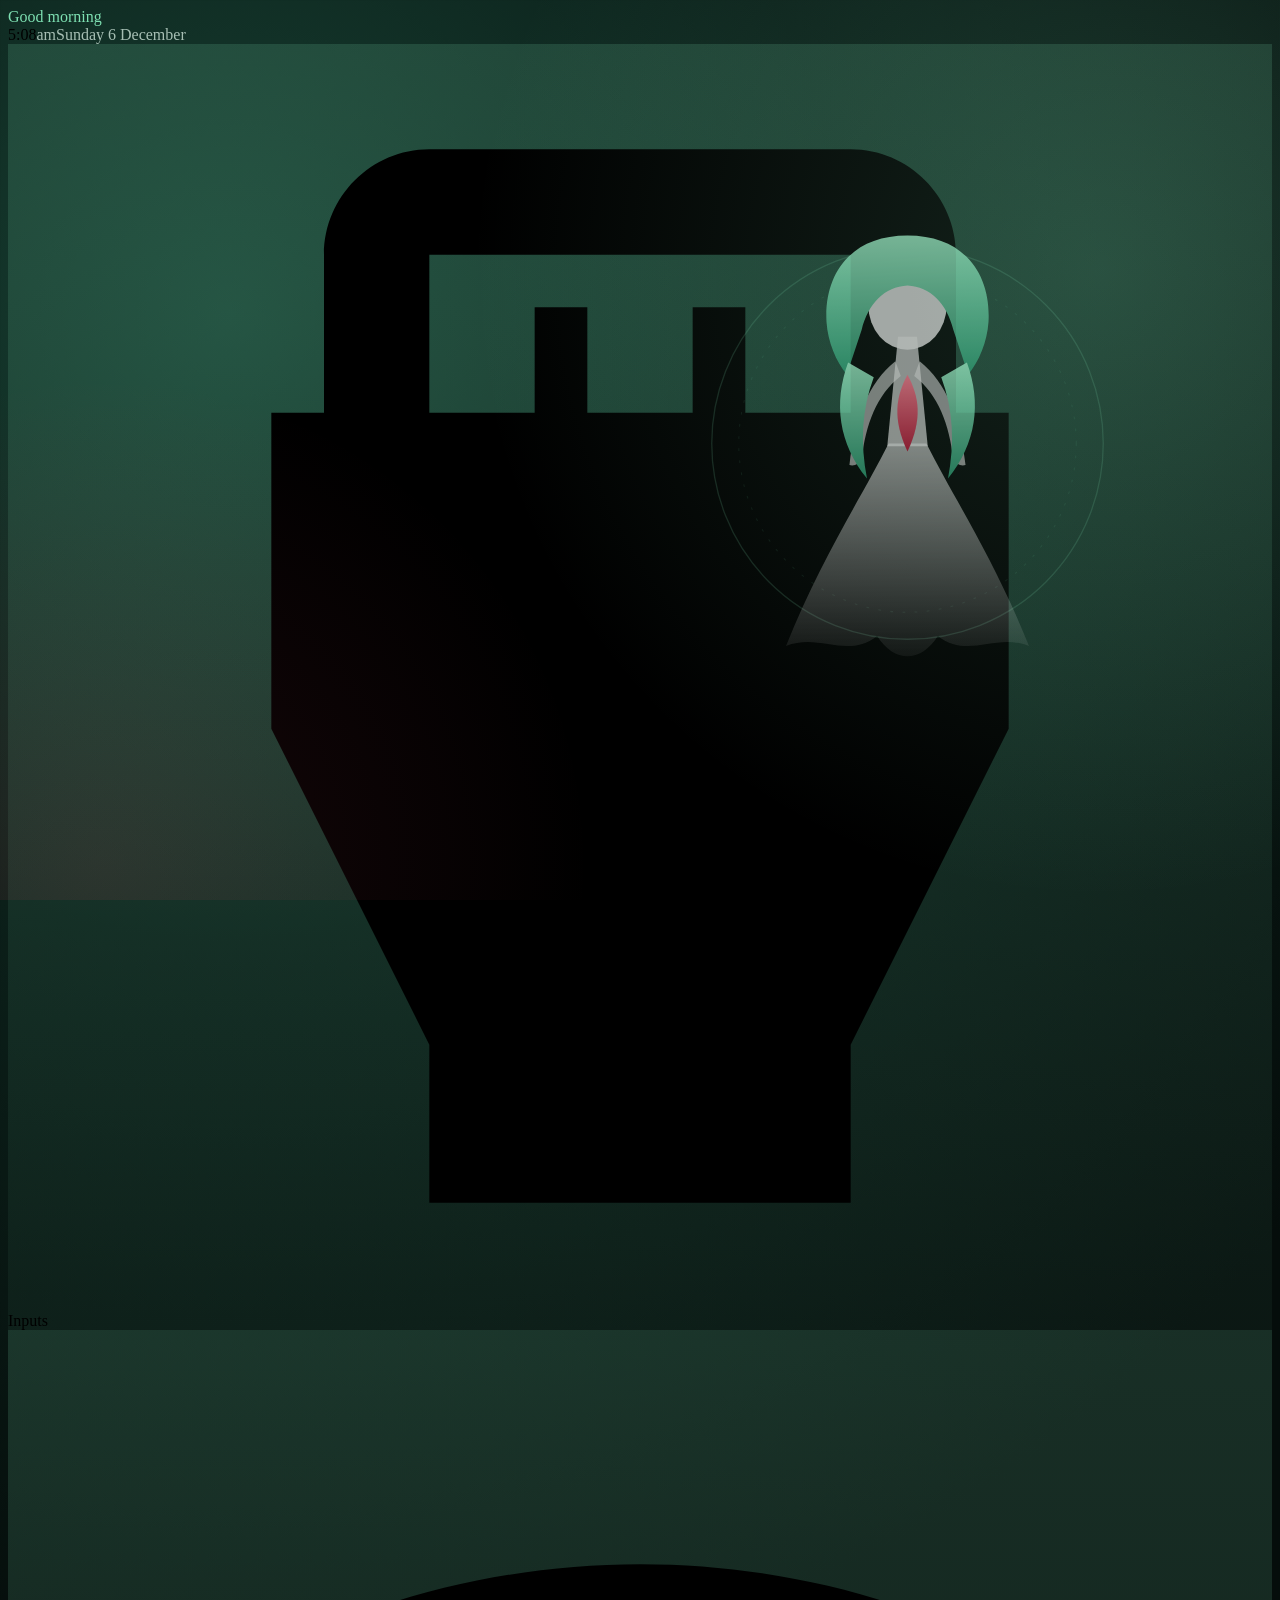
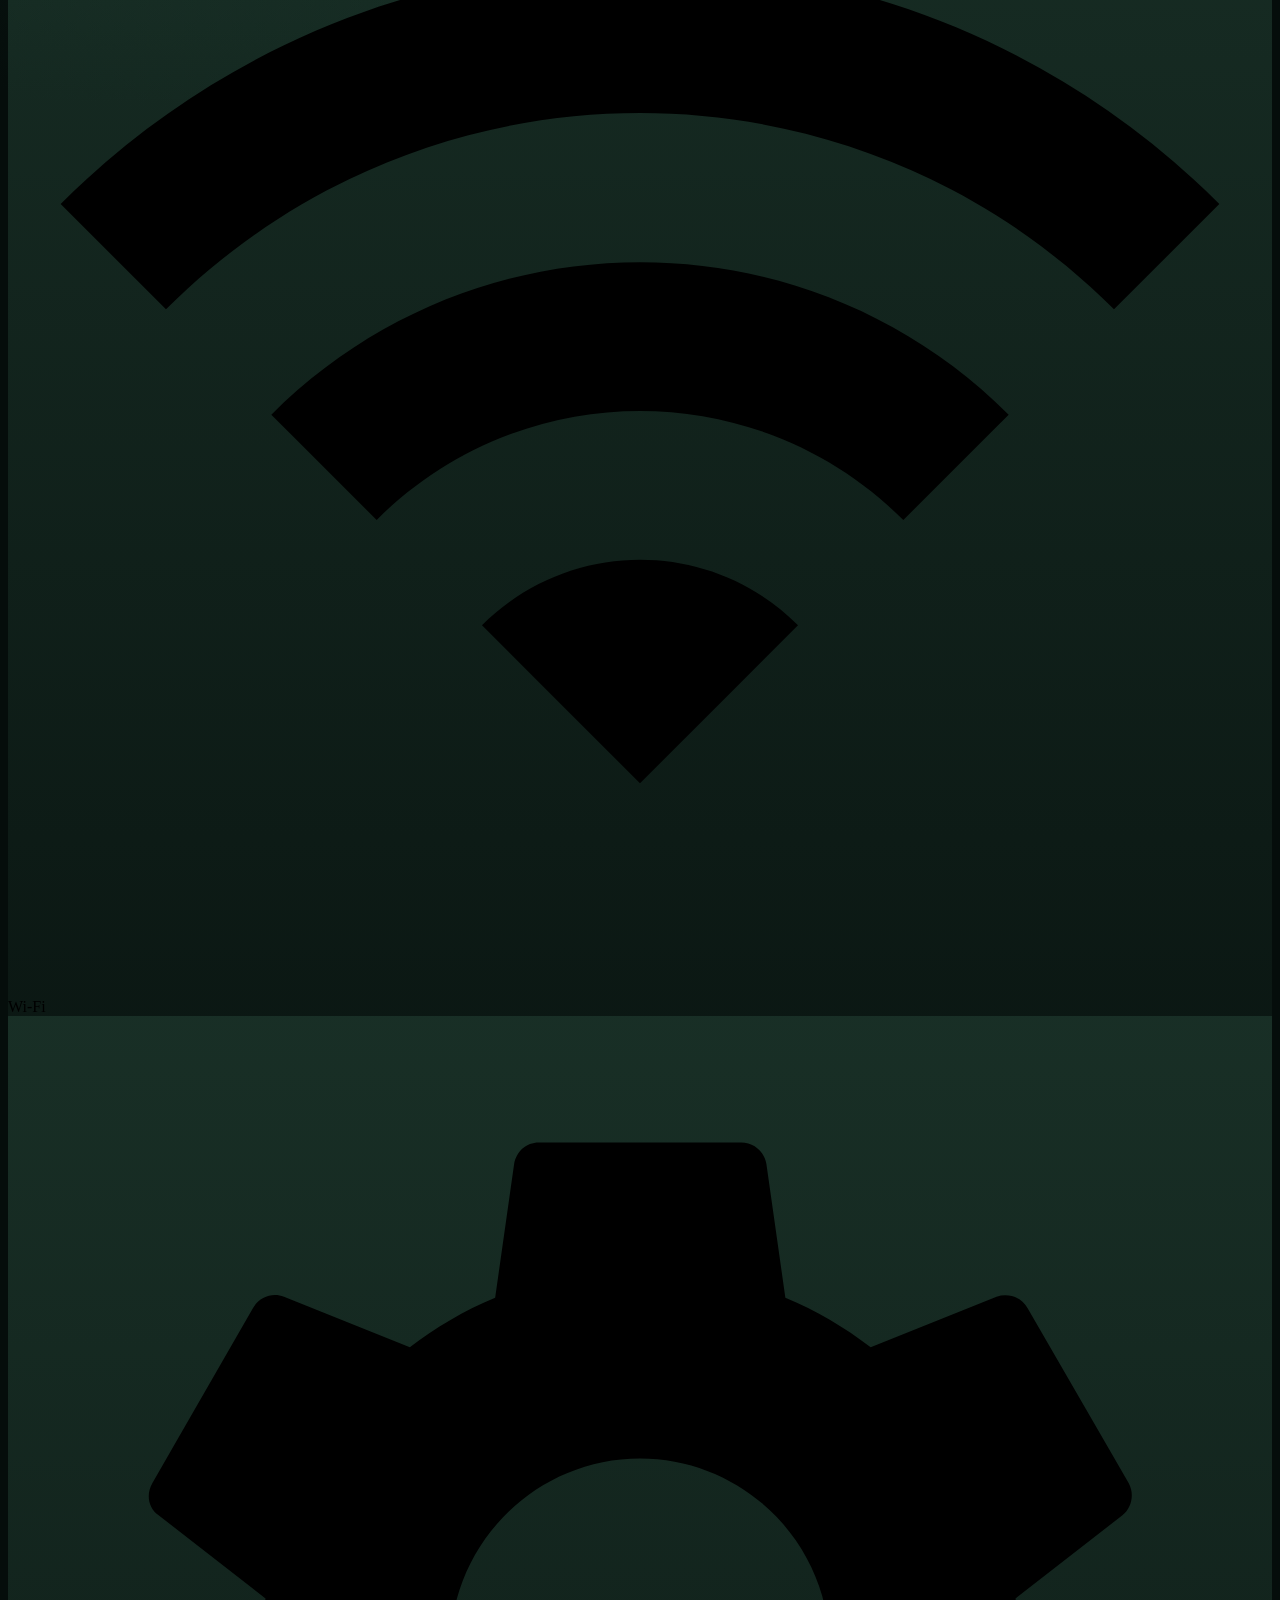
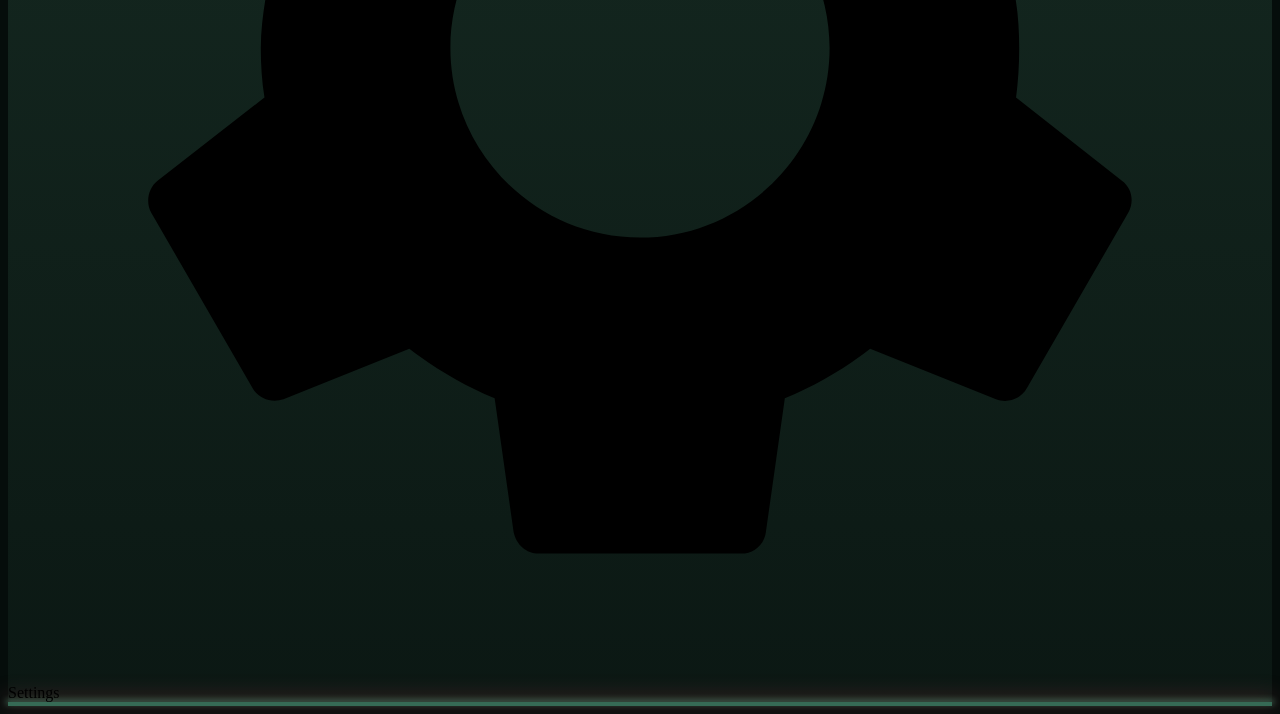
==== app/index.html @ de99d39d "Launcher: add a Gardevoir theme CONFIG.theme = 'gardevoir' (now the default here) adds body.theme-ga" ====
<!DOCTYPE html>
<html lang="en">
<head>
  <meta charset="utf-8">
  <title>Home</title>
  <link rel="stylesheet" href="style.css">
  <link rel="stylesheet" href="theme-gardevoir.css">
</head>
<body>
  <!-- Theme backdrop (hidden unless CONFIG.theme turns a theme on). -->
  <div id="theme">
    <div class="aurora"></div>
    <!-- Gardevoir emblem: white face and gown, mint bob with long side locks, ruby chest horn. -->
    <svg id="emblem" viewBox="0 0 600 800">
      <defs>
        <linearGradient id="gvHair" x1="0" y1="0" x2="0" y2="1">
          <stop offset="0" stop-color="#9ff0c8"/><stop offset="1" stop-color="#2f9e74"/>
        </linearGradient>
        <linearGradient id="gvGown" x1="0" y1="0" x2="0" y2="1">
          <stop offset="0" stop-color="#f3f7f4" stop-opacity="0.7"/><stop offset="1" stop-color="#f3f7f4" stop-opacity="0.08"/>
        </linearGradient>
        <linearGradient id="gvRuby" x1="0" y1="0" x2="0" y2="1">
          <stop offset="0" stop-color="#ff8a9b"/><stop offset="1" stop-color="#b8233e"/>
        </linearGradient>
      </defs>
      <circle cx="300" cy="420" r="290" fill="none" stroke="#7ee0b2" stroke-opacity="0.22" stroke-width="2"/>
      <circle cx="300" cy="420" r="250" fill="none" stroke="#7ee0b2" stroke-opacity="0.12" stroke-width="1.5" stroke-dasharray="4 14"/>
      <!-- gown, flaring from the waist into a scalloped hem -->
      <path fill="url(#gvGown)" d="M272 420C232 500 172 590 120 720C170 700 210 740 255 705C280 745 320 745 345 705C390 740 430 700 480 720C428 590 368 500 328 420Z"/>
      <!-- torso and arms -->
      <path fill="#f3f7f4" fill-opacity="0.75" d="M286 262L314 262L330 424L270 424Z"/>
      <path fill="#f3f7f4" fill-opacity="0.65" d="M282 298C242 330 222 382 214 452C222 454 228 450 232 444C238 392 254 348 290 320Z"/>
      <path fill="#f3f7f4" fill-opacity="0.65" d="M318 298C358 330 378 382 386 452C378 454 372 450 368 444C362 392 346 348 310 320Z"/>
      <!-- face -->
      <ellipse cx="300" cy="215" rx="58" ry="66" fill="#f3f7f4" fill-opacity="0.9"/>
      <!-- hair: bob over the head, then long locks falling past the shoulders -->
      <path fill="url(#gvHair)" d="M300 112C215 112 176 170 180 240C182 270 194 298 210 318L232 252C242 212 266 188 300 186C334 188 358 212 368 252L390 318C406 298 418 270 420 240C424 170 385 112 300 112Z"/>
      <path fill="url(#gvHair)" d="M212 300C190 360 198 420 240 472C230 420 232 370 250 322Z"/>
      <path fill="url(#gvHair)" d="M388 300C410 360 402 420 360 472C370 420 368 370 350 322Z"/>
      <!-- ruby chest horn -->
      <path fill="url(#gvRuby)" d="M300 318C317 350 323 382 300 432C277 382 283 350 300 318Z"/>
    </svg>
    <span class="sparkle" style="left:1180px;top:140px;animation-delay:0s"></span>
    <span class="sparkle ruby" style="left:1690px;top:250px;animation-delay:1.2s"></span>
    <span class="sparkle" style="left:1420px;top:520px;animation-delay:2.1s"></span>
    <span class="sparkle" style="left:1800px;top:610px;animation-delay:3.3s"></span>
    <span class="sparkle ruby" style="left:980px;top:330px;animation-delay:0.7s"></span>
    <span class="sparkle" style="left:760px;top:180px;animation-delay:2.8s"></span>
    <span class="sparkle" style="left:240px;top:470px;animation-delay:1.7s"></span>
    <span class="sparkle ruby" style="left:520px;top:600px;animation-delay:3.9s"></span>
    <span class="sparkle" style="left:1560px;top:90px;animation-delay:4.2s"></span>
    <span class="sparkle" style="left:1100px;top:640px;animation-delay:0.4s"></span>
  </div>

  <!-- Ambient glow in the colour of the focused dock app; two layers so colours crossfade. -->
  <div id="ambientA" class="ambient"></div>
  <div id="ambientB" class="ambient"></div>

  <!-- Top shelf: the focused dock app's name, above the dock. -->
  <div id="hero"></div>

  <header>
    <div id="leftBlock">
      <div id="greeting"></div>
      <div id="timeRow">
        <span id="clock"></span><span id="ampm"></span><span class="divider"></span><span id="date"></span>
      </div>
    </div>
    <div id="topButtons">
      <div class="pill" id="btnInputs">
        <svg viewBox="0 0 24 24"><path d="M18,7V4c0,-1.1 -0.9,-2 -2,-2H8C6.9,2 6,2.9 6,4v3H5v6l3,6v3h8v-3l3,-6V7H18zM8,4h8v3h-2V5h-1v2h-2V5h-1v2H8V4z"/></svg>
        <span>Inputs</span>
      </div>
      <div class="pill" id="btnWifi">
        <svg viewBox="0 0 24 24"><path d="M1,9l2,2c4.97,-4.97 13.030,-4.97 18,0l2,-2C16.93,2.93 7.08,2.93 1,9zM9,17l3,3 3,-3c-1.65,-1.66 -4.34,-1.66 -6,0zM5,13l2,2c2.76,-2.76 7.24,-2.76 10,0l2,-2C15.14,9.14 8.87,9.14 5,13z"/></svg>
        <span id="wifiLabel">Wi-Fi</span>
      </div>
      <div class="pill" id="btnSettings">
        <svg viewBox="0 0 24 24"><path d="M19.14,12.94c0.04,-0.3 0.06,-0.61 0.06,-0.94c0,-0.32 -0.02,-0.64 -0.07,-0.94l2.030,-1.58c0.18,-0.14 0.23,-0.41 0.12,-0.61l-1.92,-3.32c-0.12,-0.22 -0.37,-0.29 -0.59,-0.22l-2.39,0.96c-0.5,-0.38 -1.03,-0.7 -1.62,-0.94L14.4,2.81c-0.04,-0.24 -0.24,-0.41 -0.48,-0.41h-3.84c-0.24,0 -0.43,0.17 -0.47,0.41L9.25,5.35C8.66,5.59 8.12,5.92 7.63,6.29L5.24,5.33c-0.22,-0.08 -0.47,0 -0.59,0.22L2.74,8.87C2.62,9.08 2.66,9.34 2.86,9.48l2.030,1.58C4.84,11.36 4.8,11.69 4.8,12s0.02,0.64 0.07,0.94l-2.030,1.58c-0.18,0.14 -0.23,0.41 -0.12,0.61l1.92,3.32c0.12,0.22 0.37,0.29 0.59,0.22l2.39,-0.96c0.5,0.38 1.03,0.7 1.62,0.94l0.36,2.54c0.05,0.24 0.24,0.41 0.48,0.41h3.84c0.24,0 0.44,-0.17 0.47,-0.41l0.36,-2.54c0.59,-0.24 1.13,-0.56 1.62,-0.94l2.39,0.96c0.22,0.08 0.47,0 0.59,-0.22l1.92,-3.32c0.12,-0.22 0.07,-0.47 -0.12,-0.61L19.14,12.94zM12,15.6c-1.98,0 -3.6,-1.62 -3.6,-3.6s1.62,-3.6 3.6,-3.6s3.6,1.62 3.6,3.6S13.98,15.6 12,15.6z"/></svg>
        <span>Settings</span>
      </div>
    </div>
  </header>

  <!-- Everything below the header scrolls together: dock band, tiles and the glass highlight. -->
  <div id="viewport">
    <div id="stage">
      <div id="dockBand"></div>
      <div id="tiles"></div>
      <div id="glass"></div>
    </div>
  </div>

  <!-- Dropdown under the Inputs pill. -->
  <div id="inputsPanel" class="hidden"></div>

  <div id="toast"></div>

  <script src="config.js"></script>
  <script src="apps.js"></script>
  <script src="app.js"></script>
</body>
</html>
---- app/theme-gardevoir.css ----
/* Gardevoir theme: gown white, mint and emerald hair, ruby chest horn on a deep emerald night.
   Turned on by CONFIG.theme = 'gardevoir' (app.js adds body.theme-gardevoir). No images: the
   emblem in index.html is plain SVG shapes. */

body.theme-gardevoir {
  background: radial-gradient(circle 1400px at 18% 8%, #173f32 0%, #0b1f19 45%, #050d0b 100%);
}

/* ---- backdrop: aurora, emblem, sparkles ----------------------------------------------------- */

#theme { display: none; }

.theme-gardevoir #theme {
  display: block;
  position: absolute;
  inset: 0;
  pointer-events: none;
}

.theme-gardevoir #theme .aurora {
  position: absolute;
  inset: 0;
  background:
    radial-gradient(circle 900px at 86% 30%, rgba(126, 224, 178, 0.16) 0%, rgba(126, 224, 178, 0) 70%),
    radial-gradient(circle 700px at 8% 96%, rgba(232, 71, 95, 0.10) 0%, rgba(232, 71, 95, 0) 70%);
}

.theme-gardevoir #emblem {
  position: absolute;
  right: 170px;
  top: 160px;
  width: 405px;
  height: 540px;
  opacity: 0.72;
  transition: opacity 400ms ease;
}

/* Scrolled into the grid: the emblem steps back so tiles stay readable. */
.theme-gardevoir.scrolled #emblem { opacity: 0.18; }

.theme-gardevoir .sparkle {
  position: absolute;
  width: 6px;
  height: 6px;
  border-radius: 50%;
  background: #eafff4;
  box-shadow: 0 0 10px 3px rgba(126, 224, 178, 0.6);
  opacity: 0;
  animation: twinkle 4.8s ease-in-out infinite;
}

.theme-gardevoir .sparkle.ruby {
  background: #ffd9df;
  box-shadow: 0 0 10px 3px rgba(232, 71, 95, 0.55);
}

@keyframes twinkle {
  0%, 100% { opacity: 0; transform: scale(0.6); }
  50% { opacity: 0.85; transform: scale(1); }
}

/* ---- header ---------------------------------------------------------------------------------- */

.theme-gardevoir #greeting { color: #7ee0b2; }
.theme-gardevoir #ampm, .theme-gardevoir #date { color: rgba(226, 246, 236, 0.72); }
.theme-gardevoir .divider { background: #e8475f; opacity: 0.8; }

.theme-gardevoir .pill {
  border-color: rgba(126, 224, 178, 0.32);
  background: linear-gradient(180deg, rgba(126, 224, 178, 0.16), rgba(126, 224, 178, 0.05));
}

.theme-gardevoir .pill.focused {
  background: #f3f7f4;
  color: #1f6e52;
  box-shadow: 0 0 0 3px rgba(232, 71, 95, 0.75), 0 0 28px 6px rgba(126, 224, 178, 0.35);
}

/* ---- dock and tiles -------------------------------------------------------------------------- */

/* The dock band as the gown: white fading down, a mint hem line. */
.theme-gardevoir #dockBand {
  background: linear-gradient(180deg, rgba(243, 247, 244, 0.11), rgba(243, 247, 244, 0.03));
  border-color: rgba(126, 224, 178, 0.28);
}

.theme-gardevoir .card { background: #12241e; }
.theme-gardevoir .card::after { box-shadow: inset 0 0 0 2px rgba(126, 224, 178, 0.14); }
.theme-gardevoir .name { color: #eafff4; }

.theme-gardevoir #glass {
  border-color: rgba(190, 248, 220, 0.92);
  background: linear-gradient(180deg, rgba(243, 247, 244, 0.26), rgba(126, 224, 178, 0.08));
  box-shadow: 0 0 6px 2px rgba(126, 224, 178, 0.45), 0 0 22px 6px rgba(232, 71, 95, 0.22);
}

/* ---- inputs panel and toast ------------------------------------------------------------------ */

.theme-gardevoir #inputsPanel {
  border-color: rgba(126, 224, 178, 0.3);
  background: linear-gradient(180deg, rgba(22, 56, 44, 0.96), rgba(9, 26, 21, 0.97));
}

.theme-gardevoir .inputRow.focused { background: #f3f7f4; color: #1f6e52; }
.theme-gardevoir .separator { background: rgba(126, 224, 178, 0.18); }

.theme-gardevoir #toast {
  background: rgba(22, 56, 44, 0.96);
  border: 2px solid rgba(126, 224, 178, 0.3);
}
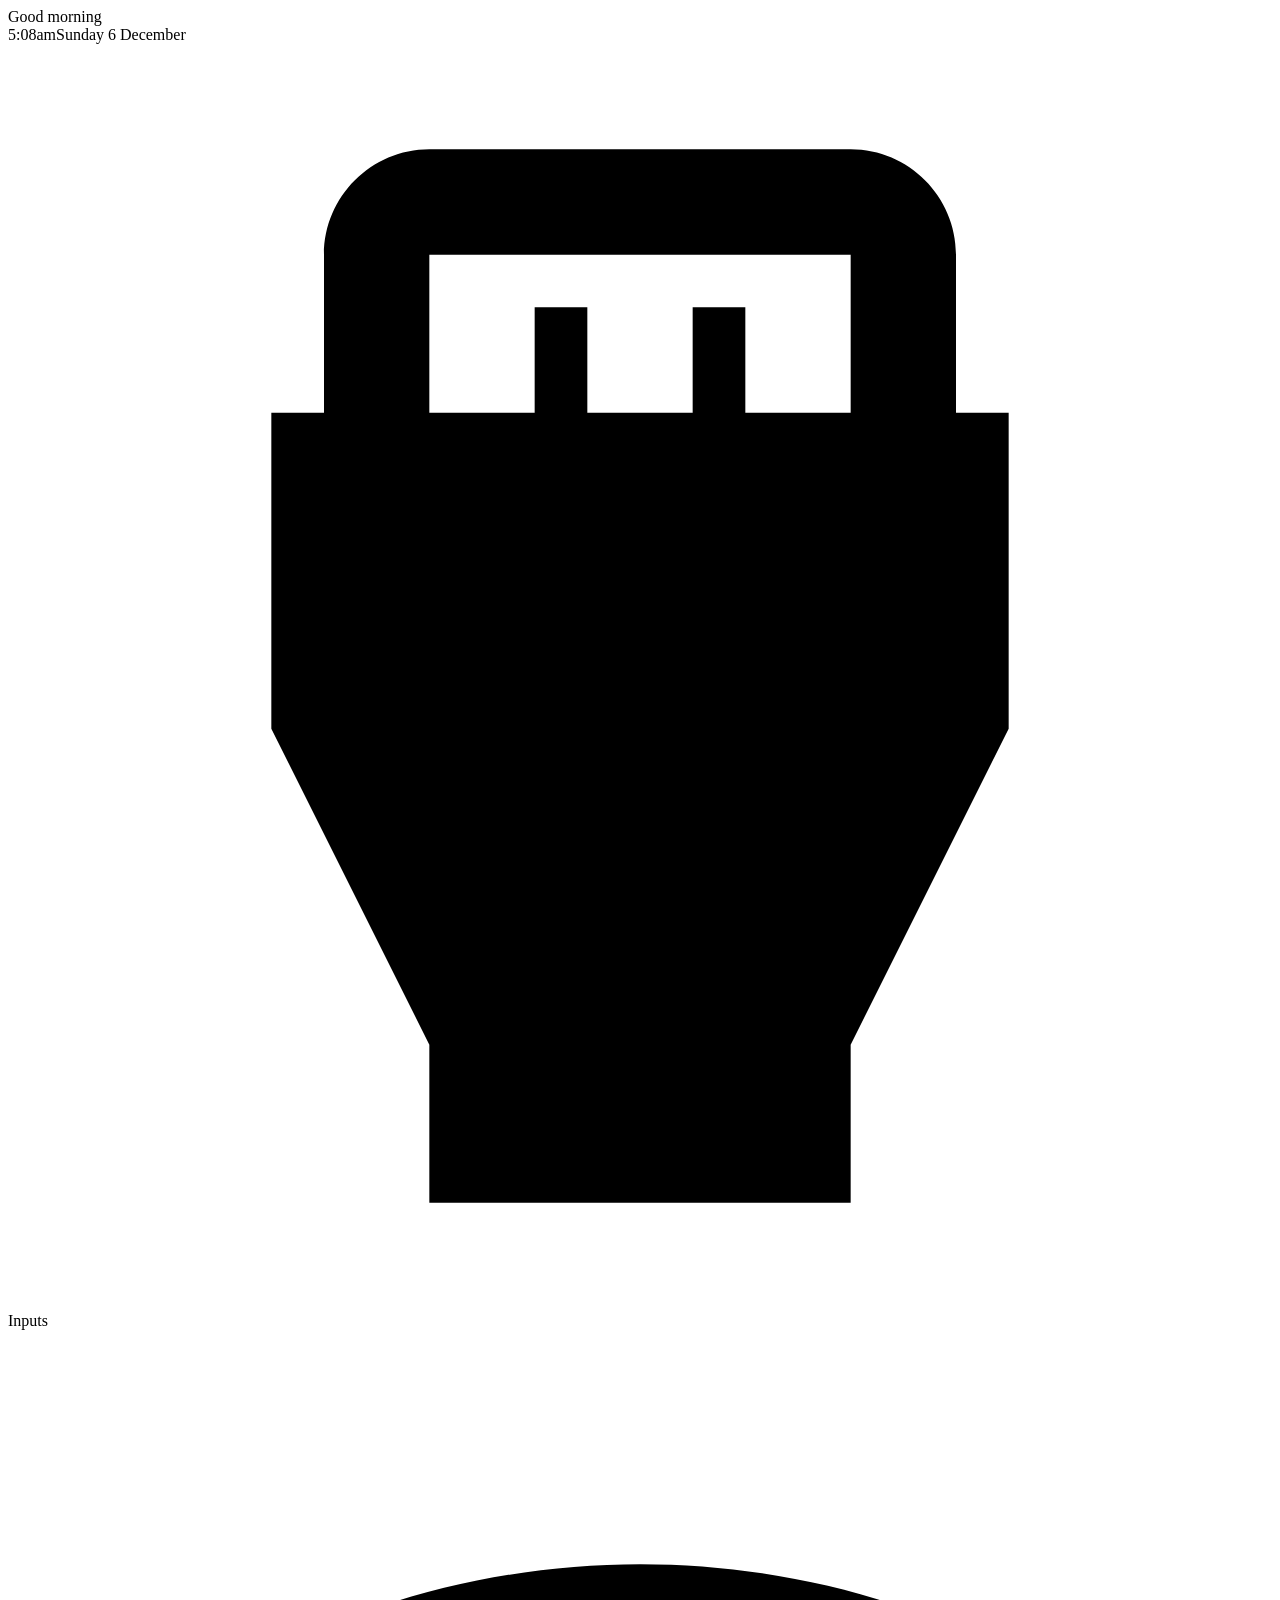
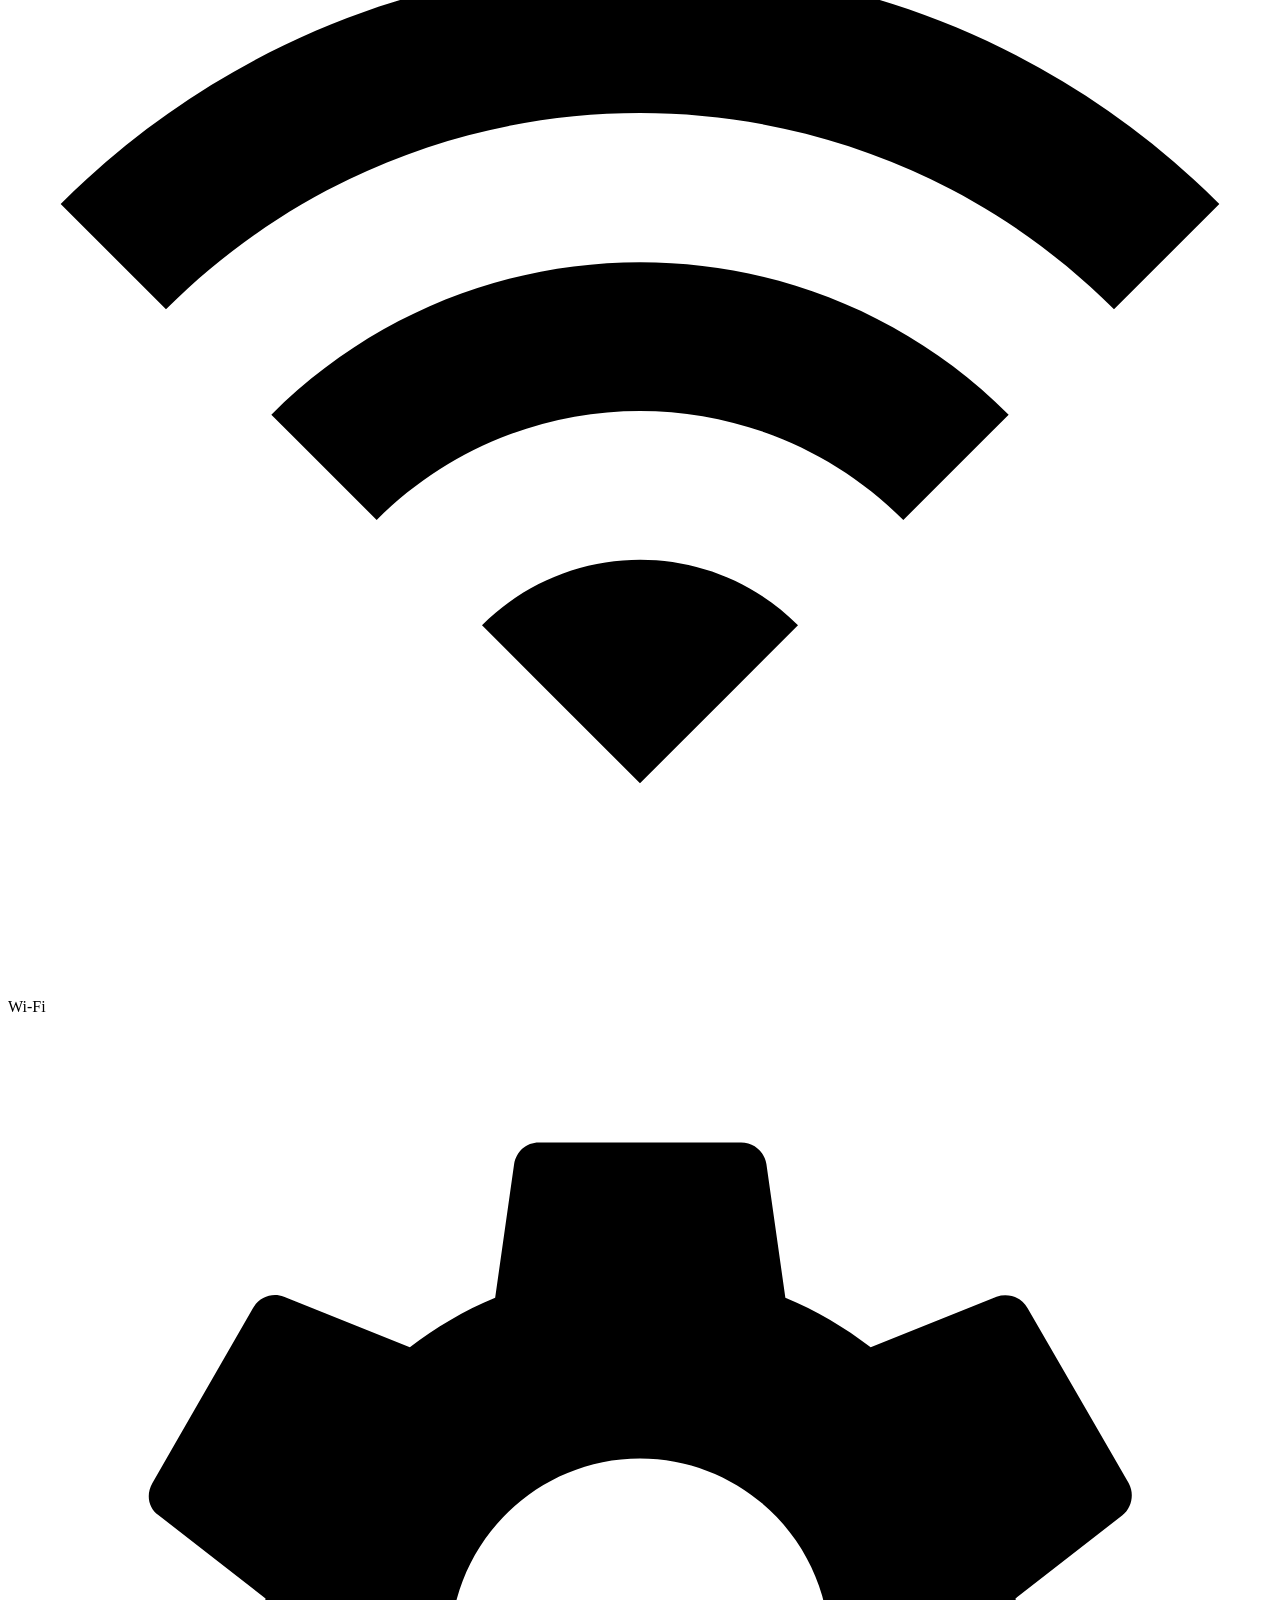
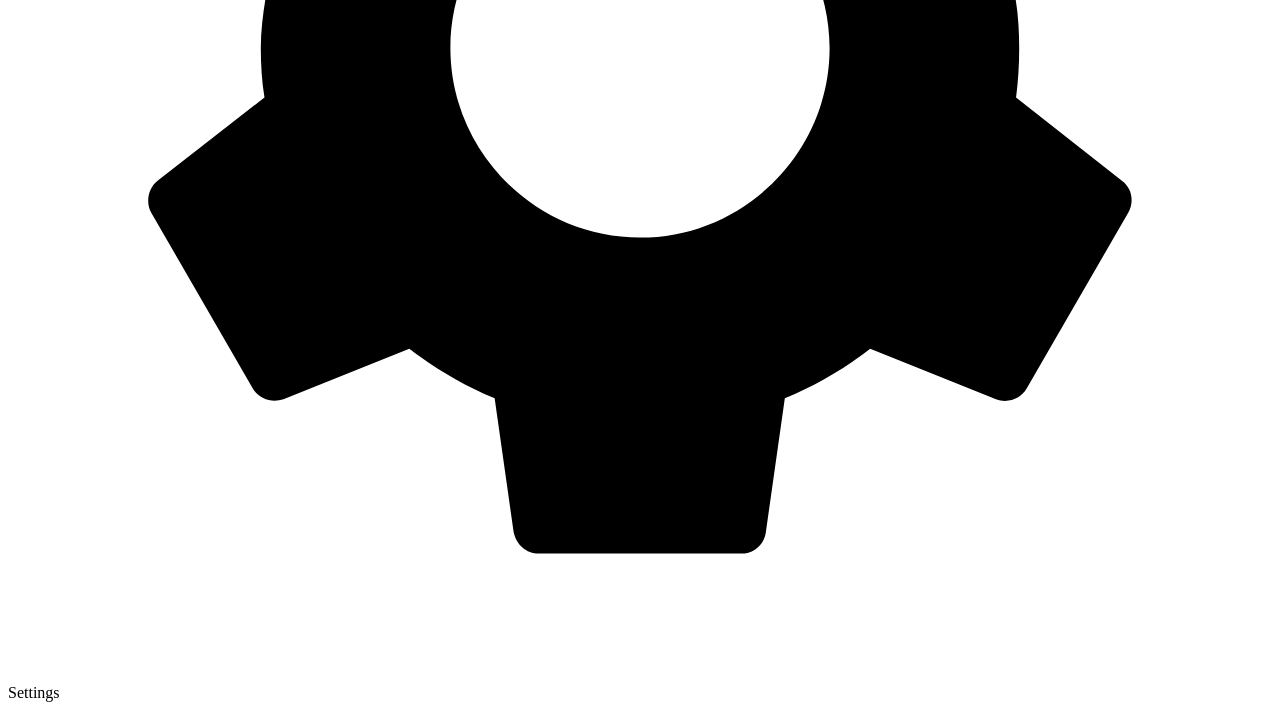
==== commit 29bd2f39: "Revert "Launcher: add a Gardevoir theme" This reverts commit de99d39d8e33879f61cb76eed354c3cb2474f61" ====
--- a/app/index.html
+++ b/app/index.html
@@ -4,54 +4,8 @@
   <meta charset="utf-8">
   <title>Home</title>
   <link rel="stylesheet" href="style.css">
-  <link rel="stylesheet" href="theme-gardevoir.css">
 </head>
 <body>
-  <!-- Theme backdrop (hidden unless CONFIG.theme turns a theme on). -->
-  <div id="theme">
-    <div class="aurora"></div>
-    <!-- Gardevoir emblem: white face and gown, mint bob with long side locks, ruby chest horn. -->
-    <svg id="emblem" viewBox="0 0 600 800">
-      <defs>
-        <linearGradient id="gvHair" x1="0" y1="0" x2="0" y2="1">
-          <stop offset="0" stop-color="#9ff0c8"/><stop offset="1" stop-color="#2f9e74"/>
-        </linearGradient>
-        <linearGradient id="gvGown" x1="0" y1="0" x2="0" y2="1">
-          <stop offset="0" stop-color="#f3f7f4" stop-opacity="0.7"/><stop offset="1" stop-color="#f3f7f4" stop-opacity="0.08"/>
-        </linearGradient>
-        <linearGradient id="gvRuby" x1="0" y1="0" x2="0" y2="1">
-          <stop offset="0" stop-color="#ff8a9b"/><stop offset="1" stop-color="#b8233e"/>
-        </linearGradient>
-      </defs>
-      <circle cx="300" cy="420" r="290" fill="none" stroke="#7ee0b2" stroke-opacity="0.22" stroke-width="2"/>
-      <circle cx="300" cy="420" r="250" fill="none" stroke="#7ee0b2" stroke-opacity="0.12" stroke-width="1.5" stroke-dasharray="4 14"/>
-      <!-- gown, flaring from the waist into a scalloped hem -->
-      <path fill="url(#gvGown)" d="M272 420C232 500 172 590 120 720C170 700 210 740 255 705C280 745 320 745 345 705C390 740 430 700 480 720C428 590 368 500 328 420Z"/>
-      <!-- torso and arms -->
-      <path fill="#f3f7f4" fill-opacity="0.75" d="M286 262L314 262L330 424L270 424Z"/>
-      <path fill="#f3f7f4" fill-opacity="0.65" d="M282 298C242 330 222 382 214 452C222 454 228 450 232 444C238 392 254 348 290 320Z"/>
-      <path fill="#f3f7f4" fill-opacity="0.65" d="M318 298C358 330 378 382 386 452C378 454 372 450 368 444C362 392 346 348 310 320Z"/>
-      <!-- face -->
-      <ellipse cx="300" cy="215" rx="58" ry="66" fill="#f3f7f4" fill-opacity="0.9"/>
-      <!-- hair: bob over the head, then long locks falling past the shoulders -->
-      <path fill="url(#gvHair)" d="M300 112C215 112 176 170 180 240C182 270 194 298 210 318L232 252C242 212 266 188 300 186C334 188 358 212 368 252L390 318C406 298 418 270 420 240C424 170 385 112 300 112Z"/>
-      <path fill="url(#gvHair)" d="M212 300C190 360 198 420 240 472C230 420 232 370 250 322Z"/>
-      <path fill="url(#gvHair)" d="M388 300C410 360 402 420 360 472C370 420 368 370 350 322Z"/>
-      <!-- ruby chest horn -->
-      <path fill="url(#gvRuby)" d="M300 318C317 350 323 382 300 432C277 382 283 350 300 318Z"/>
-    </svg>
-    <span class="sparkle" style="left:1180px;top:140px;animation-delay:0s"></span>
-    <span class="sparkle ruby" style="left:1690px;top:250px;animation-delay:1.2s"></span>
-    <span class="sparkle" style="left:1420px;top:520px;animation-delay:2.1s"></span>
-    <span class="sparkle" style="left:1800px;top:610px;animation-delay:3.3s"></span>
-    <span class="sparkle ruby" style="left:980px;top:330px;animation-delay:0.7s"></span>
-    <span class="sparkle" style="left:760px;top:180px;animation-delay:2.8s"></span>
-    <span class="sparkle" style="left:240px;top:470px;animation-delay:1.7s"></span>
-    <span class="sparkle ruby" style="left:520px;top:600px;animation-delay:3.9s"></span>
-    <span class="sparkle" style="left:1560px;top:90px;animation-delay:4.2s"></span>
-    <span class="sparkle" style="left:1100px;top:640px;animation-delay:0.4s"></span>
-  </div>
-
   <!-- Ambient glow in the colour of the focused dock app; two layers so colours crossfade. -->
   <div id="ambientA" class="ambient"></div>
   <div id="ambientB" class="ambient"></div>
